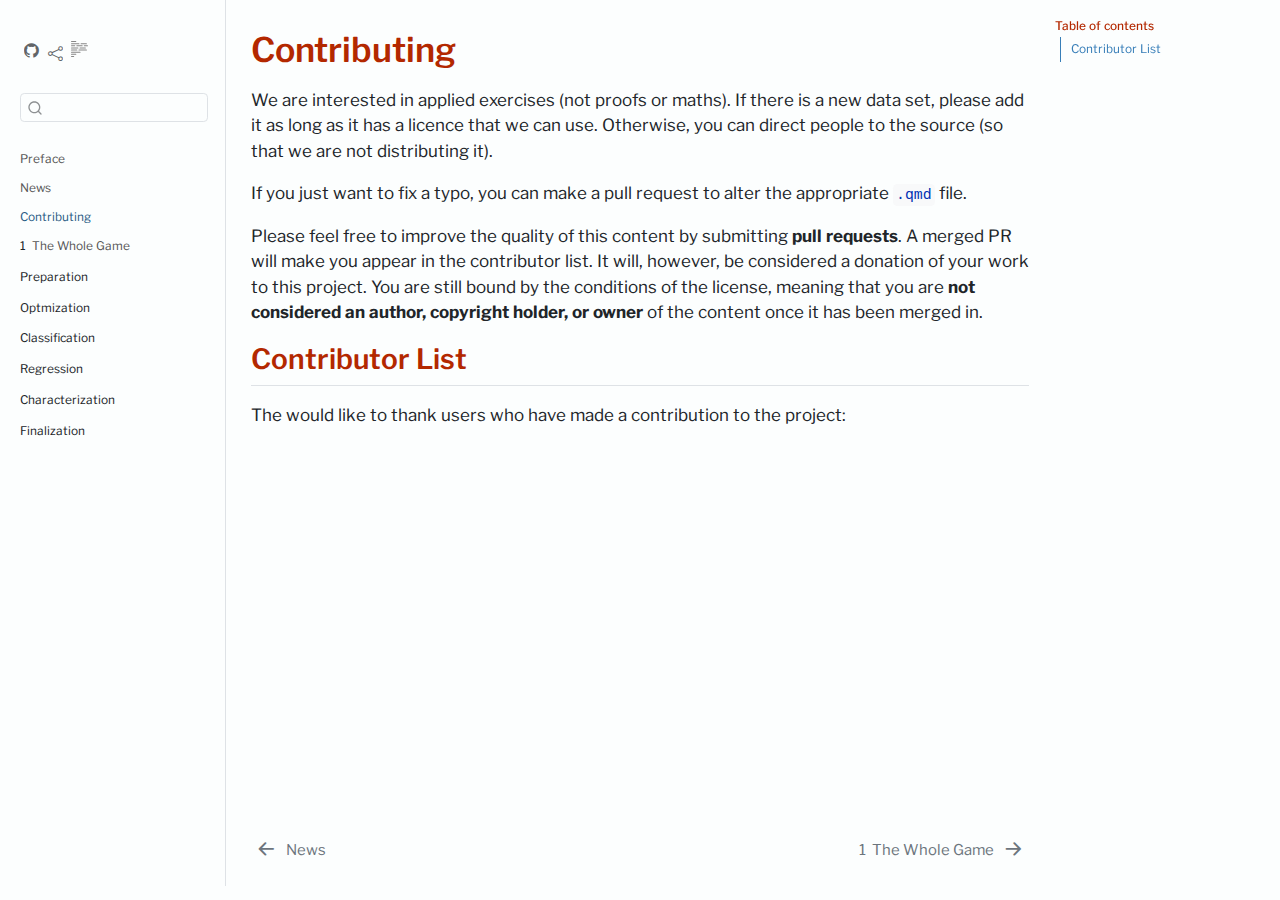
==== chapters/contributing.html @ 12b40bf0 "Built site for gh-pages" ====
<!DOCTYPE html>
<html xmlns="http://www.w3.org/1999/xhtml" lang="en" xml:lang="en"><head>

<meta charset="utf-8">
<meta name="generator" content="quarto-1.4.510">

<meta name="viewport" content="width=device-width, initial-scale=1.0, user-scalable=yes">


<title>Exercises - Contributing</title>
<style>
code{white-space: pre-wrap;}
span.smallcaps{font-variant: small-caps;}
div.columns{display: flex; gap: min(4vw, 1.5em);}
div.column{flex: auto; overflow-x: auto;}
div.hanging-indent{margin-left: 1.5em; text-indent: -1.5em;}
ul.task-list{list-style: none;}
ul.task-list li input[type="checkbox"] {
  width: 0.8em;
  margin: 0 0.8em 0.2em -1em; /* quarto-specific, see https://github.com/quarto-dev/quarto-cli/issues/4556 */ 
  vertical-align: middle;
}
</style>


<script src="../site_libs/quarto-nav/quarto-nav.js"></script>
<script src="../site_libs/quarto-nav/headroom.min.js"></script>
<script src="../site_libs/clipboard/clipboard.min.js"></script>
<script src="../site_libs/quarto-search/autocomplete.umd.js"></script>
<script src="../site_libs/quarto-search/fuse.min.js"></script>
<script src="../site_libs/quarto-search/quarto-search.js"></script>
<meta name="quarto:offset" content="../">
<link href="../chapters/whole-game.html" rel="next">
<link href="../chapters/news.html" rel="prev">
<script src="../site_libs/quarto-html/quarto.js"></script>
<script src="../site_libs/quarto-html/popper.min.js"></script>
<script src="../site_libs/quarto-html/tippy.umd.min.js"></script>
<script src="../site_libs/quarto-html/anchor.min.js"></script>
<link href="../site_libs/quarto-html/tippy.css" rel="stylesheet">
<link href="../site_libs/quarto-html/quarto-syntax-highlighting.css" rel="stylesheet" id="quarto-text-highlighting-styles">
<script src="../site_libs/bootstrap/bootstrap.min.js"></script>
<link href="../site_libs/bootstrap/bootstrap-icons.css" rel="stylesheet">
<link href="../site_libs/bootstrap/bootstrap.min.css" rel="stylesheet" id="quarto-bootstrap" data-mode="light">
<script id="quarto-search-options" type="application/json">{
  "location": "sidebar",
  "copy-button": false,
  "collapse-after": 3,
  "panel-placement": "start",
  "type": "textbox",
  "limit": 50,
  "keyboard-shortcut": [
    "f",
    "/",
    "s"
  ],
  "show-item-context": false,
  "language": {
    "search-no-results-text": "No results",
    "search-matching-documents-text": "matching documents",
    "search-copy-link-title": "Copy link to search",
    "search-hide-matches-text": "Hide additional matches",
    "search-more-match-text": "more match in this document",
    "search-more-matches-text": "more matches in this document",
    "search-clear-button-title": "Clear",
    "search-detached-cancel-button-title": "Cancel",
    "search-submit-button-title": "Submit",
    "search-label": "Search"
  }
}</script>


</head>

<body class="nav-sidebar docked">

<div id="quarto-search-results"></div>
  <header id="quarto-header" class="headroom fixed-top">
  <nav class="quarto-secondary-nav">
    <div class="container-fluid d-flex">
      <button type="button" class="quarto-btn-toggle btn" data-bs-toggle="collapse" data-bs-target=".quarto-sidebar-collapse-item" aria-controls="quarto-sidebar" aria-expanded="false" aria-label="Toggle sidebar navigation" onclick="if (window.quartoToggleHeadroom) { window.quartoToggleHeadroom(); }">
        <i class="bi bi-layout-text-sidebar-reverse"></i>
      </button>
        <a class="flex-grow-1 no-decor" role="button" data-bs-toggle="collapse" data-bs-target=".quarto-sidebar-collapse-item" aria-controls="quarto-sidebar" aria-expanded="false" aria-label="Toggle sidebar navigation" onclick="if (window.quartoToggleHeadroom) { window.quartoToggleHeadroom(); }">      
          <h1 class="quarto-secondary-nav-title">Contributing</h1>
        </a>     
      <button type="button" class="btn quarto-search-button" aria-label="" onclick="window.quartoOpenSearch();">
        <i class="bi bi-search"></i>
      </button>
    </div>
  </nav>
</header>
<!-- content -->
<div id="quarto-content" class="quarto-container page-columns page-rows-contents page-layout-article">
<!-- sidebar -->
  <nav id="quarto-sidebar" class="sidebar collapse collapse-horizontal quarto-sidebar-collapse-item sidebar-navigation docked overflow-auto">
    <div class="pt-lg-2 mt-2 text-left sidebar-header">
    <div class="sidebar-title mb-0 py-0">
      <a href="../"></a> 
        <div class="sidebar-tools-main tools-wide">
    <a href="https://github.com/aml4td/exercises/" title="Source Code" class="quarto-navigation-tool px-1" aria-label="Source Code"><i class="bi bi-github"></i></a>
    <div class="dropdown">
      <a href="" title="Share" id="quarto-navigation-tool-dropdown-0" class="quarto-navigation-tool dropdown-toggle px-1" data-bs-toggle="dropdown" aria-expanded="false" aria-label="Share"><i class="bi bi-share"></i></a>
      <ul class="dropdown-menu" aria-labelledby="quarto-navigation-tool-dropdown-0">
          <li>
            <a class="dropdown-item sidebar-tools-main-item" href="https://twitter.com/intent/tweet?url=|url|">
              <i class="bi bi-bi-twitter pe-1"></i>
            Twitter
            </a>
          </li>
          <li>
            <a class="dropdown-item sidebar-tools-main-item" href="https://www.facebook.com/sharer/sharer.php?u=|url|">
              <i class="bi bi-bi-facebook pe-1"></i>
            Facebook
            </a>
          </li>
          <li>
            <a class="dropdown-item sidebar-tools-main-item" href="https://www.linkedin.com/sharing/share-offsite/?url=|url|">
              <i class="bi bi-bi-linkedin pe-1"></i>
            LinkedIn
            </a>
          </li>
      </ul>
    </div>
  <a href="" class="quarto-reader-toggle quarto-navigation-tool px-1" onclick="window.quartoToggleReader(); return false;" title="Toggle reader mode">
  <div class="quarto-reader-toggle-btn">
  <i class="bi"></i>
  </div>
</a>
</div>
    </div>
      </div>
        <div class="mt-2 flex-shrink-0 align-items-center">
        <div class="sidebar-search">
        <div id="quarto-search" class="" title="Search"></div>
        </div>
        </div>
    <div class="sidebar-menu-container"> 
    <ul class="list-unstyled mt-1">
        <li class="sidebar-item">
  <div class="sidebar-item-container"> 
  <a href="../index.html" class="sidebar-item-text sidebar-link">
 <span class="menu-text">Preface</span></a>
  </div>
</li>
        <li class="sidebar-item">
  <div class="sidebar-item-container"> 
  <a href="../chapters/news.html" class="sidebar-item-text sidebar-link">
 <span class="menu-text">News</span></a>
  </div>
</li>
        <li class="sidebar-item">
  <div class="sidebar-item-container"> 
  <a href="../chapters/contributing.html" class="sidebar-item-text sidebar-link active">
 <span class="menu-text">Contributing</span></a>
  </div>
</li>
        <li class="sidebar-item">
  <div class="sidebar-item-container"> 
  <a href="../chapters/whole-game.html" class="sidebar-item-text sidebar-link">
 <span class="menu-text"><span class="chapter-number">1</span>&nbsp; <span class="chapter-title">The Whole Game</span></span></a>
  </div>
</li>
        <li class="sidebar-item sidebar-item-section">
      <span class="sidebar-item-text sidebar-link text-start">
 <span class="menu-text">Preparation</span></span>
  </li>
        <li class="sidebar-item sidebar-item-section">
      <span class="sidebar-item-text sidebar-link text-start">
 <span class="menu-text">Optmization</span></span>
  </li>
        <li class="sidebar-item sidebar-item-section">
      <span class="sidebar-item-text sidebar-link text-start">
 <span class="menu-text">Classification</span></span>
  </li>
        <li class="sidebar-item sidebar-item-section">
      <span class="sidebar-item-text sidebar-link text-start">
 <span class="menu-text">Regression</span></span>
  </li>
        <li class="sidebar-item sidebar-item-section">
      <span class="sidebar-item-text sidebar-link text-start">
 <span class="menu-text">Characterization</span></span>
  </li>
        <li class="sidebar-item sidebar-item-section">
      <span class="sidebar-item-text sidebar-link text-start">
 <span class="menu-text">Finalization</span></span>
  </li>
    </ul>
    </div>
</nav>
<div id="quarto-sidebar-glass" class="quarto-sidebar-collapse-item" data-bs-toggle="collapse" data-bs-target=".quarto-sidebar-collapse-item"></div>
<!-- margin-sidebar -->
    <div id="quarto-margin-sidebar" class="sidebar margin-sidebar">
        <nav id="TOC" role="doc-toc" class="toc-active">
    <h2 id="toc-title">Table of contents</h2>
   
  <ul>
  <li><a href="#contributor-list" id="toc-contributor-list" class="nav-link active" data-scroll-target="#contributor-list">Contributor List</a></li>
  </ul>
</nav>
    </div>
<!-- main -->
<main class="content" id="quarto-document-content">

<header id="title-block-header" class="quarto-title-block default">
<div class="quarto-title">
<h1 class="title d-none d-lg-block">Contributing</h1>
</div>



<div class="quarto-title-meta">

    
  
    
  </div>
  


</header>


<p>We are interested in applied exercises (not proofs or maths). If there is a new data set, please add it as long as it has a licence that we can use. Otherwise, you can direct people to the source (so that we are not distributing it).</p>
<p>If you just want to fix a typo, you can make a pull request to alter the appropriate <code>.qmd</code> file.</p>
<p>Please feel free to improve the quality of this content by submitting <strong>pull requests</strong>. A merged PR will make you appear in the contributor list. It will, however, be considered a donation of your work to this project. You are still bound by the conditions of the license, meaning that you are <strong>not considered an author, copyright holder, or owner</strong> of the content once it has been merged in.</p>
<section id="contributor-list" class="level2">
<h2 class="anchored" data-anchor-id="contributor-list">Contributor List</h2>
<p>The would like to thank users who have made a contribution to the project:</p>


</section>

</main> <!-- /main -->
<script id="quarto-html-after-body" type="application/javascript">
window.document.addEventListener("DOMContentLoaded", function (event) {
  const toggleBodyColorMode = (bsSheetEl) => {
    const mode = bsSheetEl.getAttribute("data-mode");
    const bodyEl = window.document.querySelector("body");
    if (mode === "dark") {
      bodyEl.classList.add("quarto-dark");
      bodyEl.classList.remove("quarto-light");
    } else {
      bodyEl.classList.add("quarto-light");
      bodyEl.classList.remove("quarto-dark");
    }
  }
  const toggleBodyColorPrimary = () => {
    const bsSheetEl = window.document.querySelector("link#quarto-bootstrap");
    if (bsSheetEl) {
      toggleBodyColorMode(bsSheetEl);
    }
  }
  toggleBodyColorPrimary();  
  const icon = "";
  const anchorJS = new window.AnchorJS();
  anchorJS.options = {
    placement: 'right',
    icon: icon
  };
  anchorJS.add('.anchored');
  const isCodeAnnotation = (el) => {
    for (const clz of el.classList) {
      if (clz.startsWith('code-annotation-')) {                     
        return true;
      }
    }
    return false;
  }
  const clipboard = new window.ClipboardJS('.code-copy-button', {
    text: function(trigger) {
      const codeEl = trigger.previousElementSibling.cloneNode(true);
      for (const childEl of codeEl.children) {
        if (isCodeAnnotation(childEl)) {
          childEl.remove();
        }
      }
      return codeEl.innerText;
    }
  });
  clipboard.on('success', function(e) {
    // button target
    const button = e.trigger;
    // don't keep focus
    button.blur();
    // flash "checked"
    button.classList.add('code-copy-button-checked');
    var currentTitle = button.getAttribute("title");
    button.setAttribute("title", "Copied!");
    let tooltip;
    if (window.bootstrap) {
      button.setAttribute("data-bs-toggle", "tooltip");
      button.setAttribute("data-bs-placement", "left");
      button.setAttribute("data-bs-title", "Copied!");
      tooltip = new bootstrap.Tooltip(button, 
        { trigger: "manual", 
          customClass: "code-copy-button-tooltip",
          offset: [0, -8]});
      tooltip.show();    
    }
    setTimeout(function() {
      if (tooltip) {
        tooltip.hide();
        button.removeAttribute("data-bs-title");
        button.removeAttribute("data-bs-toggle");
        button.removeAttribute("data-bs-placement");
      }
      button.setAttribute("title", currentTitle);
      button.classList.remove('code-copy-button-checked');
    }, 1000);
    // clear code selection
    e.clearSelection();
  });
  function tippyHover(el, contentFn, onTriggerFn, onUntriggerFn) {
    const config = {
      allowHTML: true,
      maxWidth: 500,
      delay: 100,
      arrow: false,
      appendTo: function(el) {
          return el.parentElement;
      },
      interactive: true,
      interactiveBorder: 10,
      theme: 'quarto',
      placement: 'bottom-start',
    };
    if (contentFn) {
      config.content = contentFn;
    }
    if (onTriggerFn) {
      config.onTrigger = onTriggerFn;
    }
    if (onUntriggerFn) {
      config.onUntrigger = onUntriggerFn;
    }
    window.tippy(el, config); 
  }
  const noterefs = window.document.querySelectorAll('a[role="doc-noteref"]');
  for (var i=0; i<noterefs.length; i++) {
    const ref = noterefs[i];
    tippyHover(ref, function() {
      // use id or data attribute instead here
      let href = ref.getAttribute('data-footnote-href') || ref.getAttribute('href');
      try { href = new URL(href).hash; } catch {}
      const id = href.replace(/^#\/?/, "");
      const note = window.document.getElementById(id);
      return note.innerHTML;
    });
  }
  const xrefs = window.document.querySelectorAll('a.quarto-xref');
  const processXRef = (id, note) => {
    // Strip column container classes
    const stripColumnClz = (el) => {
      el.classList.remove("page-full", "page-columns");
      if (el.children) {
        for (const child of el.children) {
          stripColumnClz(child);
        }
      }
    }
    stripColumnClz(note)
    const typesetMath = (el) => {
      if (window.MathJax) {
        // MathJax Typeset
        window.MathJax.typeset([el]);
      } else if (window.katex) {
        // KaTeX Render
        var mathElements = el.getElementsByClassName("math");
        var macros = [];
        for (var i = 0; i < mathElements.length; i++) {
          var texText = mathElements[i].firstChild;
          if (mathElements[i].tagName == "SPAN") {
            window.katex.render(texText.data, mathElements[i], {
              displayMode: mathElements[i].classList.contains('display'),
              throwOnError: false,
              macros: macros,
              fleqn: false
            });
          }
        }
      }
    }
    if (id === null || id.startsWith('sec-')) {
      // Special case sections, only their first couple elements
      const container = document.createElement("div");
      if (note.children && note.children.length > 2) {
        container.appendChild(note.children[0].cloneNode(true));
        for (let i = 1; i < note.children.length; i++) {
          const child = note.children[i];
          if (child.tagName === "P" && child.innerText === "") {
            continue;
          } else {
            container.appendChild(child.cloneNode(true));
            break;
          }
        }
        typesetMath(container);
        return container.innerHTML
      } else {
        typesetMath(note);
        return note.innerHTML;
      }
    } else {
      // Remove any anchor links if they are present
      const anchorLink = note.querySelector('a.anchorjs-link');
      if (anchorLink) {
        anchorLink.remove();
      }
      typesetMath(note);
      return note.innerHTML;
    }
  }
  for (var i=0; i<xrefs.length; i++) {
    const xref = xrefs[i];
    tippyHover(xref, undefined, function(instance) {
      instance.disable();
      let url = xref.getAttribute('href');
      let hash = undefined; 
      if (url.startsWith('#')) {
        hash = url;
      } else {
        try { hash = new URL(url).hash; } catch {}
      }
      if (hash) {
        const id = hash.replace(/^#\/?/, "");
        const note = window.document.getElementById(id);
        if (note !== null) {
          try {
            const html = processXRef(id, note.cloneNode(true));
            instance.setContent(html);
          } finally {
            instance.enable();
            instance.show();
          }
        } else {
          // See if we can fetch this
          fetch(url.split('#')[0])
          .then(res => res.text())
          .then(html => {
            const parser = new DOMParser();
            const htmlDoc = parser.parseFromString(html, "text/html");
            const note = htmlDoc.getElementById(id);
            if (note !== null) {
              const html = processXRef(id, note);
              instance.setContent(html);
            } 
          }).finally(() => {
            instance.enable();
            instance.show();
          });
        }
      } else {
        // See if we can fetch a full url (with no hash to target)
        // This is a special case and we should probably do some content thinning / targeting
        fetch(url)
        .then(res => res.text())
        .then(html => {
          const parser = new DOMParser();
          const htmlDoc = parser.parseFromString(html, "text/html");
          const note = htmlDoc.querySelector('main.content');
          if (note !== null) {
            // This should only happen for chapter cross references
            // (since there is no id in the URL)
            // remove the first header
            if (note.children.length > 0 && note.children[0].tagName === "HEADER") {
              note.children[0].remove();
            }
            const html = processXRef(null, note);
            instance.setContent(html);
          } 
        }).finally(() => {
          instance.enable();
          instance.show();
        });
      }
    }, function(instance) {
    });
  }
      let selectedAnnoteEl;
      const selectorForAnnotation = ( cell, annotation) => {
        let cellAttr = 'data-code-cell="' + cell + '"';
        let lineAttr = 'data-code-annotation="' +  annotation + '"';
        const selector = 'span[' + cellAttr + '][' + lineAttr + ']';
        return selector;
      }
      const selectCodeLines = (annoteEl) => {
        const doc = window.document;
        const targetCell = annoteEl.getAttribute("data-target-cell");
        const targetAnnotation = annoteEl.getAttribute("data-target-annotation");
        const annoteSpan = window.document.querySelector(selectorForAnnotation(targetCell, targetAnnotation));
        const lines = annoteSpan.getAttribute("data-code-lines").split(",");
        const lineIds = lines.map((line) => {
          return targetCell + "-" + line;
        })
        let top = null;
        let height = null;
        let parent = null;
        if (lineIds.length > 0) {
            //compute the position of the single el (top and bottom and make a div)
            const el = window.document.getElementById(lineIds[0]);
            top = el.offsetTop;
            height = el.offsetHeight;
            parent = el.parentElement.parentElement;
          if (lineIds.length > 1) {
            const lastEl = window.document.getElementById(lineIds[lineIds.length - 1]);
            const bottom = lastEl.offsetTop + lastEl.offsetHeight;
            height = bottom - top;
          }
          if (top !== null && height !== null && parent !== null) {
            // cook up a div (if necessary) and position it 
            let div = window.document.getElementById("code-annotation-line-highlight");
            if (div === null) {
              div = window.document.createElement("div");
              div.setAttribute("id", "code-annotation-line-highlight");
              div.style.position = 'absolute';
              parent.appendChild(div);
            }
            div.style.top = top - 2 + "px";
            div.style.height = height + 4 + "px";
            div.style.left = 0;
            let gutterDiv = window.document.getElementById("code-annotation-line-highlight-gutter");
            if (gutterDiv === null) {
              gutterDiv = window.document.createElement("div");
              gutterDiv.setAttribute("id", "code-annotation-line-highlight-gutter");
              gutterDiv.style.position = 'absolute';
              const codeCell = window.document.getElementById(targetCell);
              const gutter = codeCell.querySelector('.code-annotation-gutter');
              gutter.appendChild(gutterDiv);
            }
            gutterDiv.style.top = top - 2 + "px";
            gutterDiv.style.height = height + 4 + "px";
          }
          selectedAnnoteEl = annoteEl;
        }
      };
      const unselectCodeLines = () => {
        const elementsIds = ["code-annotation-line-highlight", "code-annotation-line-highlight-gutter"];
        elementsIds.forEach((elId) => {
          const div = window.document.getElementById(elId);
          if (div) {
            div.remove();
          }
        });
        selectedAnnoteEl = undefined;
      };
        // Handle positioning of the toggle
    window.addEventListener(
      "resize",
      throttle(() => {
        elRect = undefined;
        if (selectedAnnoteEl) {
          selectCodeLines(selectedAnnoteEl);
        }
      }, 10)
    );
    function throttle(fn, ms) {
    let throttle = false;
    let timer;
      return (...args) => {
        if(!throttle) { // first call gets through
            fn.apply(this, args);
            throttle = true;
        } else { // all the others get throttled
            if(timer) clearTimeout(timer); // cancel #2
            timer = setTimeout(() => {
              fn.apply(this, args);
              timer = throttle = false;
            }, ms);
        }
      };
    }
      // Attach click handler to the DT
      const annoteDls = window.document.querySelectorAll('dt[data-target-cell]');
      for (const annoteDlNode of annoteDls) {
        annoteDlNode.addEventListener('click', (event) => {
          const clickedEl = event.target;
          if (clickedEl !== selectedAnnoteEl) {
            unselectCodeLines();
            const activeEl = window.document.querySelector('dt[data-target-cell].code-annotation-active');
            if (activeEl) {
              activeEl.classList.remove('code-annotation-active');
            }
            selectCodeLines(clickedEl);
            clickedEl.classList.add('code-annotation-active');
          } else {
            // Unselect the line
            unselectCodeLines();
            clickedEl.classList.remove('code-annotation-active');
          }
        });
      }
  const findCites = (el) => {
    const parentEl = el.parentElement;
    if (parentEl) {
      const cites = parentEl.dataset.cites;
      if (cites) {
        return {
          el,
          cites: cites.split(' ')
        };
      } else {
        return findCites(el.parentElement)
      }
    } else {
      return undefined;
    }
  };
  var bibliorefs = window.document.querySelectorAll('a[role="doc-biblioref"]');
  for (var i=0; i<bibliorefs.length; i++) {
    const ref = bibliorefs[i];
    const citeInfo = findCites(ref);
    if (citeInfo) {
      tippyHover(citeInfo.el, function() {
        var popup = window.document.createElement('div');
        citeInfo.cites.forEach(function(cite) {
          var citeDiv = window.document.createElement('div');
          citeDiv.classList.add('hanging-indent');
          citeDiv.classList.add('csl-entry');
          var biblioDiv = window.document.getElementById('ref-' + cite);
          if (biblioDiv) {
            citeDiv.innerHTML = biblioDiv.innerHTML;
          }
          popup.appendChild(citeDiv);
        });
        return popup.innerHTML;
      });
    }
  }
});
</script>
<nav class="page-navigation">
  <div class="nav-page nav-page-previous">
      <a href="../chapters/news.html" class="pagination-link  aria-label=" news"="">
        <i class="bi bi-arrow-left-short"></i> <span class="nav-page-text">News</span>
      </a>          
  </div>
  <div class="nav-page nav-page-next">
      <a href="../chapters/whole-game.html" class="pagination-link" aria-label="<span class='chapter-number'>1</span>&nbsp; <span class='chapter-title'>The Whole Game</span>">
        <span class="nav-page-text"><span class="chapter-number">1</span>&nbsp; <span class="chapter-title">The Whole Game</span></span> <i class="bi bi-arrow-right-short"></i>
      </a>
  </div>
</nav>
</div> <!-- /content -->




</body></html>
---- site_libs/quarto-html/tippy.css ----
.tippy-box[data-animation=fade][data-state=hidden]{opacity:0}[data-tippy-root]{max-width:calc(100vw - 10px)}.tippy-box{position:relative;background-color:#333;color:#fff;border-radius:4px;font-size:14px;line-height:1.4;white-space:normal;outline:0;transition-property:transform,visibility,opacity}.tippy-box[data-placement^=top]>.tippy-arrow{bottom:0}.tippy-box[data-placement^=top]>.tippy-arrow:before{bottom:-7px;left:0;border-width:8px 8px 0;border-top-color:initial;transform-origin:center top}.tippy-box[data-placement^=bottom]>.tippy-arrow{top:0}.tippy-box[data-placement^=bottom]>.tippy-arrow:before{top:-7px;left:0;border-width:0 8px 8px;border-bottom-color:initial;transform-origin:center bottom}.tippy-box[data-placement^=left]>.tippy-arrow{right:0}.tippy-box[data-placement^=left]>.tippy-arrow:before{border-width:8px 0 8px 8px;border-left-color:initial;right:-7px;transform-origin:center left}.tippy-box[data-placement^=right]>.tippy-arrow{left:0}.tippy-box[data-placement^=right]>.tippy-arrow:before{left:-7px;border-width:8px 8px 8px 0;border-right-color:initial;transform-origin:center right}.tippy-box[data-inertia][data-state=visible]{transition-timing-function:cubic-bezier(.54,1.5,.38,1.11)}.tippy-arrow{width:16px;height:16px;color:#333}.tippy-arrow:before{content:"";position:absolute;border-color:transparent;border-style:solid}.tippy-content{position:relative;padding:5px 9px;z-index:1}
---- site_libs/quarto-html/quarto-syntax-highlighting.css ----
/* quarto syntax highlight colors */
:root {
  --quarto-hl-ot-color: #003B4F;
  --quarto-hl-at-color: #657422;
  --quarto-hl-ss-color: #20794D;
  --quarto-hl-an-color: #5E5E5E;
  --quarto-hl-fu-color: #4758AB;
  --quarto-hl-st-color: #20794D;
  --quarto-hl-cf-color: #003B4F;
  --quarto-hl-op-color: #5E5E5E;
  --quarto-hl-er-color: #AD0000;
  --quarto-hl-bn-color: #AD0000;
  --quarto-hl-al-color: #AD0000;
  --quarto-hl-va-color: #111111;
  --quarto-hl-bu-color: inherit;
  --quarto-hl-ex-color: inherit;
  --quarto-hl-pp-color: #AD0000;
  --quarto-hl-in-color: #5E5E5E;
  --quarto-hl-vs-color: #20794D;
  --quarto-hl-wa-color: #5E5E5E;
  --quarto-hl-do-color: #5E5E5E;
  --quarto-hl-im-color: #00769E;
  --quarto-hl-ch-color: #20794D;
  --quarto-hl-dt-color: #AD0000;
  --quarto-hl-fl-color: #AD0000;
  --quarto-hl-co-color: #5E5E5E;
  --quarto-hl-cv-color: #5E5E5E;
  --quarto-hl-cn-color: #8f5902;
  --quarto-hl-sc-color: #5E5E5E;
  --quarto-hl-dv-color: #AD0000;
  --quarto-hl-kw-color: #003B4F;
}

/* other quarto variables */
:root {
  --quarto-font-monospace: SFMono-Regular, Menlo, Monaco, Consolas, "Liberation Mono", "Courier New", monospace;
}

pre > code.sourceCode > span {
  color: #003B4F;
}

code span {
  color: #003B4F;
}

code.sourceCode > span {
  color: #003B4F;
}

div.sourceCode,
div.sourceCode pre.sourceCode {
  color: #003B4F;
}

code span.ot {
  color: #003B4F;
  font-style: inherit;
}

code span.at {
  color: #657422;
  font-style: inherit;
}

code span.ss {
  color: #20794D;
  font-style: inherit;
}

code span.an {
  color: #5E5E5E;
  font-style: inherit;
}

code span.fu {
  color: #4758AB;
  font-style: inherit;
}

code span.st {
  color: #20794D;
  font-style: inherit;
}

code span.cf {
  color: #003B4F;
  font-style: inherit;
}

code span.op {
  color: #5E5E5E;
  font-style: inherit;
}

code span.er {
  color: #AD0000;
  font-style: inherit;
}

code span.bn {
  color: #AD0000;
  font-style: inherit;
}

code span.al {
  color: #AD0000;
  font-style: inherit;
}

code span.va {
  color: #111111;
  font-style: inherit;
}

code span.bu {
  font-style: inherit;
}

code span.ex {
  font-style: inherit;
}

code span.pp {
  color: #AD0000;
  font-style: inherit;
}

code span.in {
  color: #5E5E5E;
  font-style: inherit;
}

code span.vs {
  color: #20794D;
  font-style: inherit;
}

code span.wa {
  color: #5E5E5E;
  font-style: italic;
}

code span.do {
  color: #5E5E5E;
  font-style: italic;
}

code span.im {
  color: #00769E;
  font-style: inherit;
}

code span.ch {
  color: #20794D;
  font-style: inherit;
}

code span.dt {
  color: #AD0000;
  font-style: inherit;
}

code span.fl {
  color: #AD0000;
  font-style: inherit;
}

code span.co {
  color: #5E5E5E;
  font-style: inherit;
}

code span.cv {
  color: #5E5E5E;
  font-style: italic;
}

code span.cn {
  color: #8f5902;
  font-style: inherit;
}

code span.sc {
  color: #5E5E5E;
  font-style: inherit;
}

code span.dv {
  color: #AD0000;
  font-style: inherit;
}

code span.kw {
  color: #003B4F;
  font-style: inherit;
}

.prevent-inlining {
  content: "</";
}

/*# sourceMappingURL=debc5d5d77c3f9108843748ff7464032.css.map */
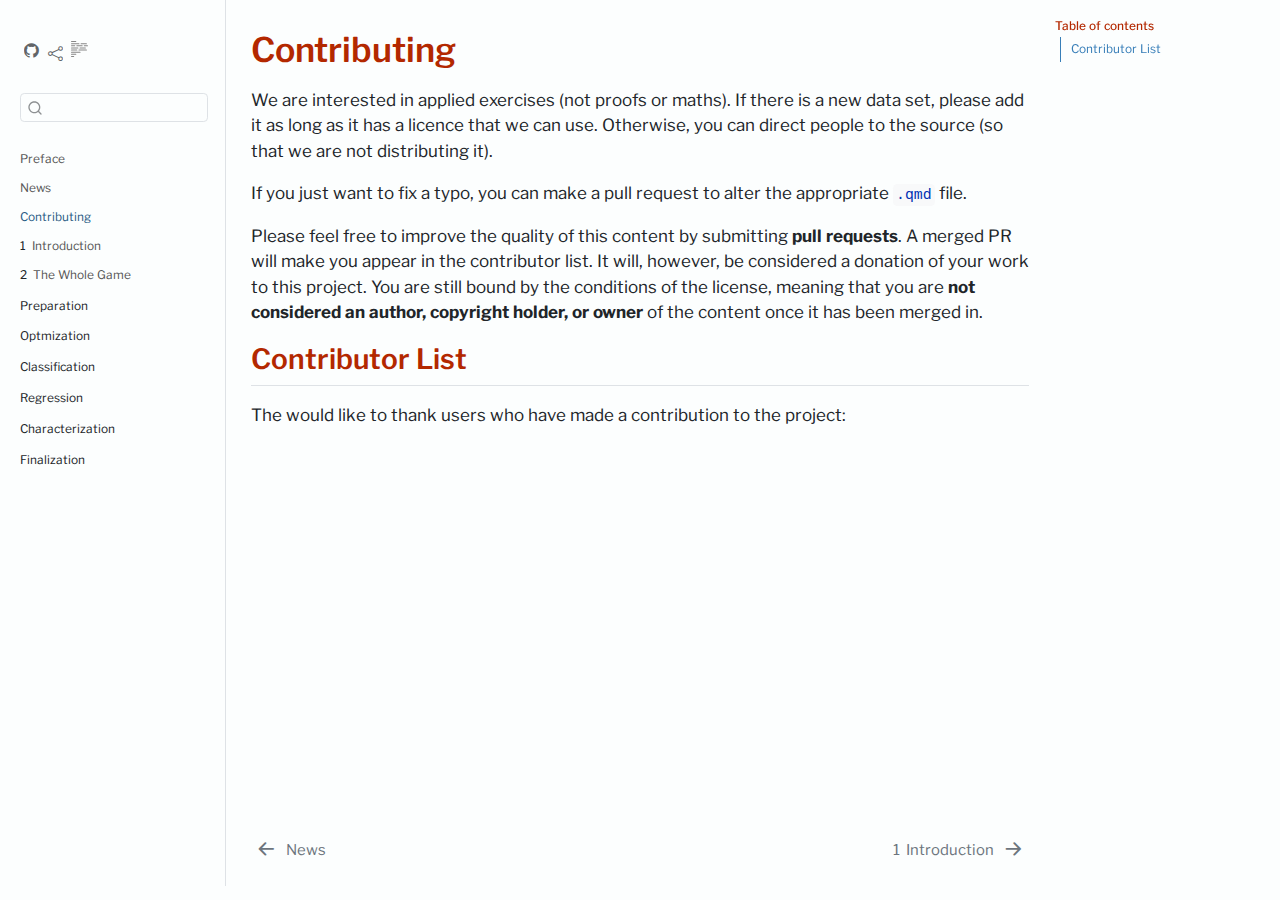
==== commit f3aa5516: "Built site for gh-pages" ====
--- a/chapters/contributing.html
+++ b/chapters/contributing.html
@@ -30,7 +30,7 @@
 <script src="../site_libs/quarto-search/fuse.min.js"></script>
 <script src="../site_libs/quarto-search/quarto-search.js"></script>
 <meta name="quarto:offset" content="../">
-<link href="../chapters/whole-game.html" rel="next">
+<link href="../chapters/introduction.html" rel="next">
 <link href="../chapters/news.html" rel="prev">
 <script src="../site_libs/quarto-html/quarto.js"></script>
 <script src="../site_libs/quarto-html/popper.min.js"></script>
@@ -156,8 +156,14 @@
 </li>
         <li class="sidebar-item">
   <div class="sidebar-item-container"> 
+  <a href="../chapters/introduction.html" class="sidebar-item-text sidebar-link">
+ <span class="menu-text"><span class="chapter-number">1</span>&nbsp; <span class="chapter-title">Introduction</span></span></a>
+  </div>
+</li>
+        <li class="sidebar-item">
+  <div class="sidebar-item-container"> 
   <a href="../chapters/whole-game.html" class="sidebar-item-text sidebar-link">
- <span class="menu-text"><span class="chapter-number">1</span>&nbsp; <span class="chapter-title">The Whole Game</span></span></a>
+ <span class="menu-text"><span class="chapter-number">2</span>&nbsp; <span class="chapter-title">The Whole Game</span></span></a>
   </div>
 </li>
         <li class="sidebar-item sidebar-item-section">
@@ -635,8 +641,8 @@
       </a>          
   </div>
   <div class="nav-page nav-page-next">
-      <a href="../chapters/whole-game.html" class="pagination-link" aria-label="<span class='chapter-number'>1</span>&nbsp; <span class='chapter-title'>The Whole Game</span>">
-        <span class="nav-page-text"><span class="chapter-number">1</span>&nbsp; <span class="chapter-title">The Whole Game</span></span> <i class="bi bi-arrow-right-short"></i>
+      <a href="../chapters/introduction.html" class="pagination-link" aria-label="<span class='chapter-number'>1</span>&nbsp; <span class='chapter-title'>Introduction</span>">
+        <span class="nav-page-text"><span class="chapter-number">1</span>&nbsp; <span class="chapter-title">Introduction</span></span> <i class="bi bi-arrow-right-short"></i>
       </a>
   </div>
 </nav>
